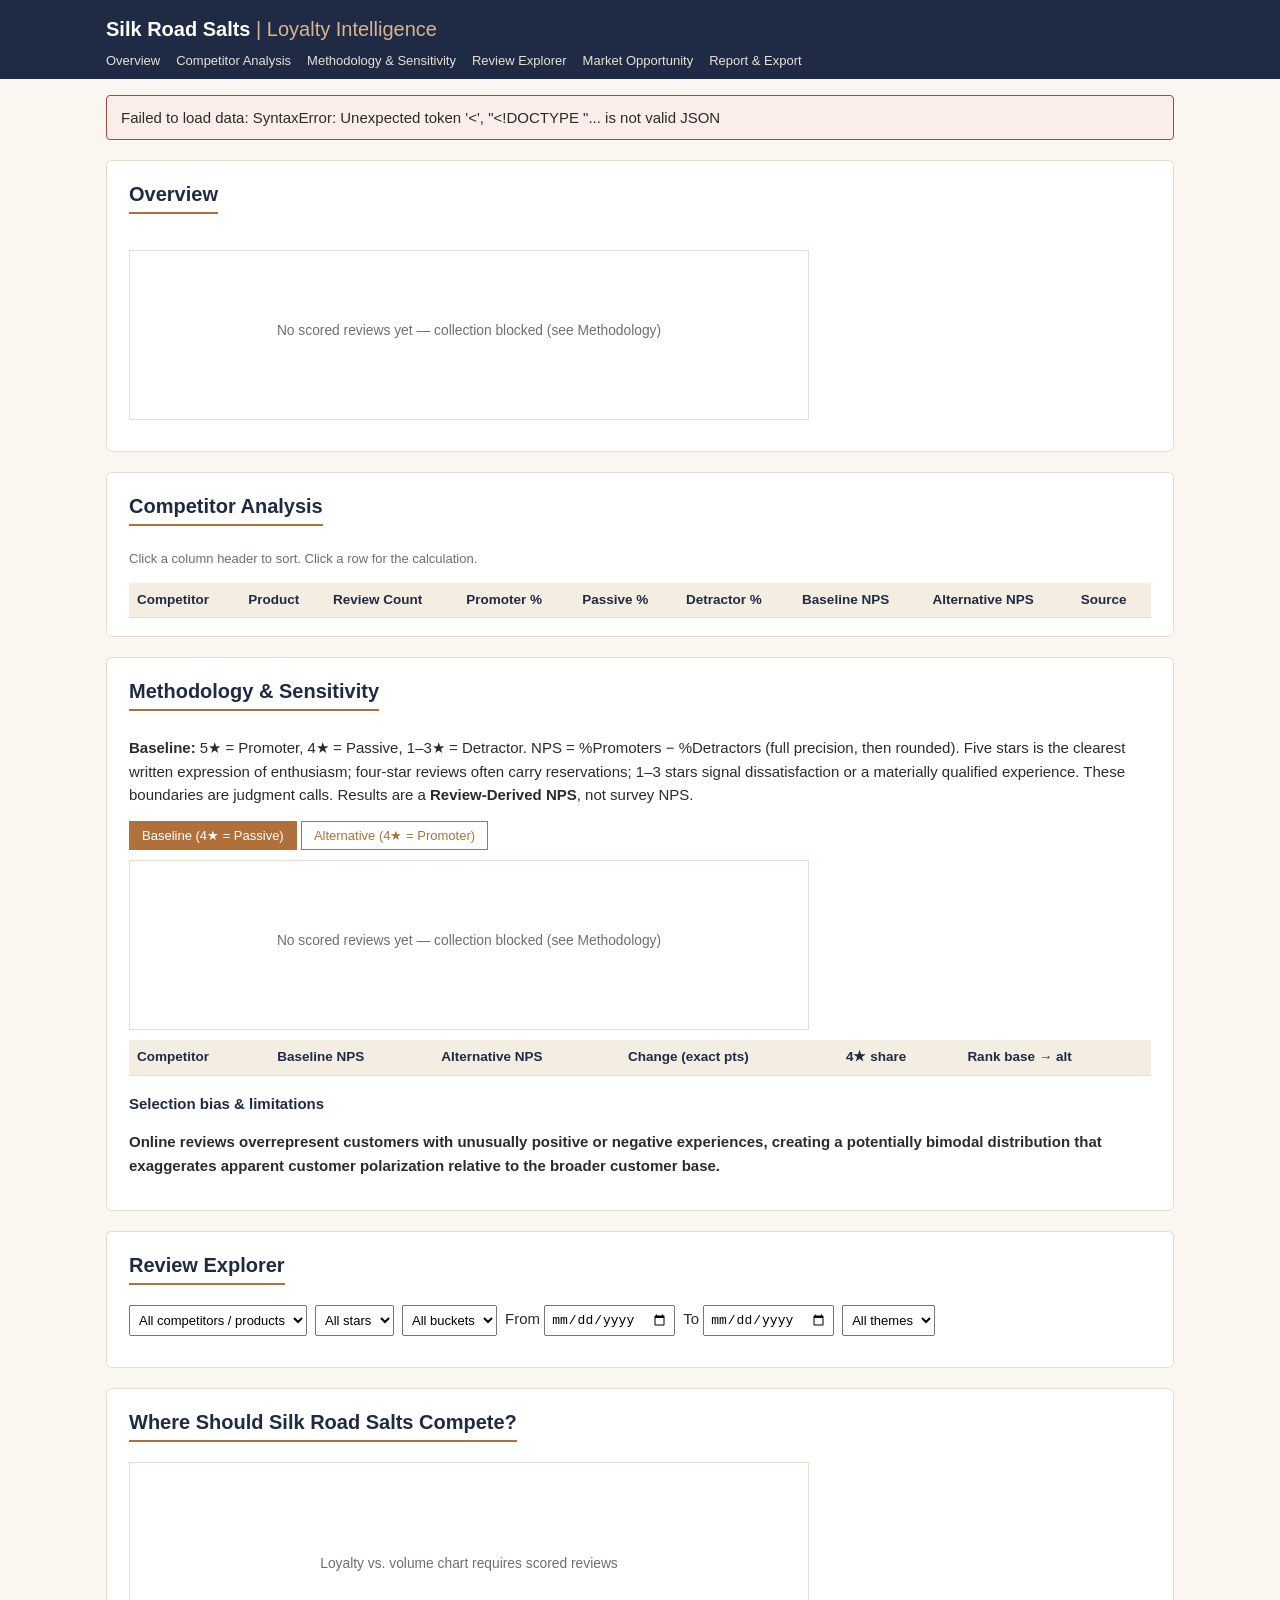
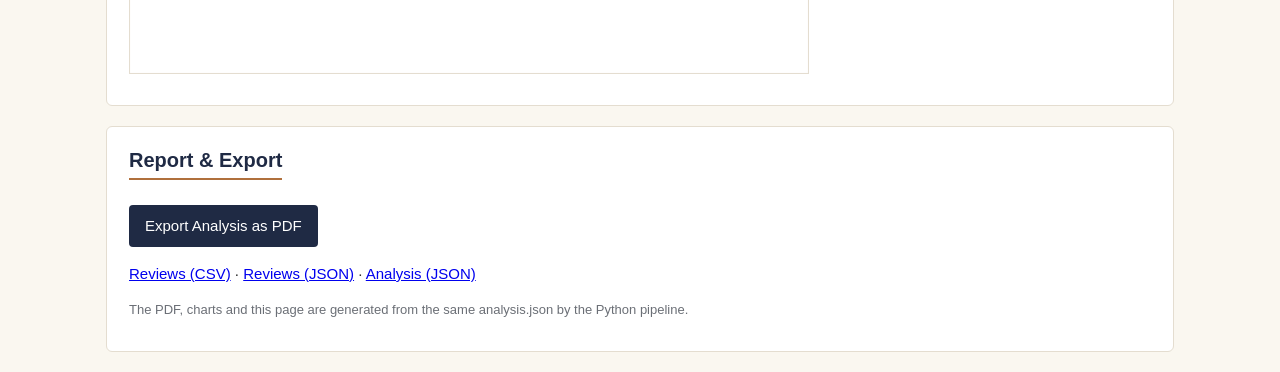
==== site/index.html @ 218eeab3 "Silk Road Salts loyalty intelligence: pipeline, NPS engine, tests, static site, PDF Amazon review co" ====
<!doctype html>
<html lang="en">
<head>
<meta charset="utf-8">
<meta name="viewport" content="width=device-width, initial-scale=1">
<title>Silk Road Salts | Loyalty Intelligence</title>
<link rel="icon" href="data:,">
<link rel="stylesheet" href="style.css">
</head>
<body>
<header>
  <div class="wrap">
    <h1>Silk Road Salts <span>| Loyalty Intelligence</span></h1>
    <nav>
      <a href="#overview">Overview</a><a href="#competitors">Competitor Analysis</a><a href="#method">Methodology &amp; Sensitivity</a>
      <a href="#explorer">Review Explorer</a><a href="#opportunity">Market Opportunity</a><a href="#export">Report &amp; Export</a>
    </nav>
  </div>
</header>
<main class="wrap">
  <div id="status"></div>

  <section id="overview">
    <h2>Overview</h2>
    <div class="cards" id="kpis"></div>
    <img id="chart-main" class="chart" src="charts/nps_baseline.svg" alt="Ranked review-derived NPS bar chart">
    <p class="muted" id="source-line"></p>
  </section>

  <section id="competitors">
    <h2>Competitor Analysis</h2>
    <p class="muted">Click a column header to sort. Click a row for the calculation.</p>
    <table id="comp-table"><thead><tr>
      <th data-k="competitor">Competitor</th><th data-k="product_name">Product</th><th data-k="n">Review Count</th>
      <th data-k="promoter_pct">Promoter %</th><th data-k="passive_pct">Passive %</th><th data-k="detractor_pct">Detractor %</th>
      <th data-k="nps">Baseline NPS</th><th data-k="alt_nps">Alternative NPS</th><th>Source</th></tr></thead><tbody></tbody></table>
    <pre id="calc" class="calc"></pre>
  </section>

  <section id="method">
    <h2>Methodology &amp; Sensitivity</h2>
    <p><b>Baseline:</b> 5&#9733; = Promoter, 4&#9733; = Passive, 1&ndash;3&#9733; = Detractor. NPS = %Promoters &minus; %Detractors (full precision, then rounded).
      Five stars is the clearest written expression of enthusiasm; four-star reviews often carry reservations; 1&ndash;3 stars signal dissatisfaction or a materially qualified experience.
      These boundaries are judgment calls. Results are a <b>Review-Derived NPS</b>, not survey NPS.</p>
    <div class="toggle" role="group" aria-label="Scoring method">
      <button id="m-base" class="on" data-m="baseline">Baseline (4&#9733; = Passive)</button>
      <button id="m-alt" data-m="alternative">Alternative (4&#9733; = Promoter)</button>
    </div>
    <img id="chart-sens" class="chart" src="charts/nps_baseline.svg" alt="NPS under selected method">
    <table id="sens-table"><thead><tr><th>Competitor</th><th>Baseline NPS</th><th>Alternative NPS</th><th>Change (exact pts)</th><th>4&#9733; share</th><th>Rank base &rarr; alt</th></tr></thead><tbody></tbody></table>
    <h3>Selection bias &amp; limitations</h3>
    <p><b>Online reviews overrepresent customers with unusually positive or negative experiences, creating a potentially bimodal distribution that exaggerates apparent customer polarization relative to the broader customer base.</b></p>
    <ul id="limits"></ul>
  </section>

  <section id="explorer">
    <h2>Review Explorer</h2>
    <div id="excerpts"></div>
    <div class="filters">
      <select id="f-comp"><option value="">All competitors / products</option></select>
      <select id="f-star"><option value="">All stars</option><option>5</option><option>4</option><option>3</option><option>2</option><option>1</option></select>
      <select id="f-bucket"><option value="">All buckets</option><option value="promoter">Promoter</option><option value="passive">Passive</option><option value="detractor">Detractor</option></select>
      <label>From <input type="date" id="f-from"></label><label>To <input type="date" id="f-to"></label>
      <select id="f-theme"><option value="">All themes</option></select>
    </div>
    <p class="muted" id="r-count"></p>
    <div id="reviews"></div>
  </section>

  <section id="opportunity">
    <h2>Where Should Silk Road Salts Compete?</h2>
    <img class="chart" src="charts/scatter.svg" alt="Loyalty versus review volume scatterplot">
    <p class="muted" id="vol-note"></p>
    <div id="startup"></div>
  </section>

  <section id="export">
    <h2>Report &amp; Export</h2>
    <p><a class="btn" id="pdf-link" href="report.pdf" download="SilkRoadSalts_Loyalty_Analysis.pdf">Export Analysis as PDF</a></p>
    <p><a href="reviews.csv" download>Reviews (CSV)</a> &middot; <a href="reviews.json" download>Reviews (JSON)</a> &middot; <a href="analysis.json" download>Analysis (JSON)</a></p>
    <p class="muted">The PDF, charts and this page are generated from the same analysis.json by the Python pipeline.</p>
  </section>
</main>
<script src="app.js"></script>
</body>
</html>
---- site/style.css ----
:root { --bg:#faf7f0; --ink:#1f2a44; --char:#2b2b2b; --muted:#6b6f76; --copper:#b0703c; --green:#3f7d58; --red:#a4483e; --line:#e4ddd0; --card:#fff; }
* { box-sizing: border-box; }
body { margin:0; background:var(--bg); color:var(--char); font:15px/1.55 -apple-system, "Segoe UI", Helvetica, Arial, sans-serif; }
.wrap { max-width:1100px; margin:0 auto; padding:0 16px; }
header { background:var(--ink); color:#fff; padding:14px 0 8px; position:sticky; top:0; z-index:5; }
header h1 { margin:0; font-size:20px; font-weight:600; } header h1 span { color:#d9b48f; font-weight:400; }
nav { display:flex; flex-wrap:wrap; gap:4px 16px; margin-top:6px; } nav a { color:#e8e2d6; text-decoration:none; font-size:13px; }
section { background:var(--card); border:1px solid var(--line); border-radius:6px; padding:18px 22px; margin:20px 0; scroll-margin-top:90px; }
h2 { color:var(--ink); margin:0 0 10px; font-size:20px; border-bottom:2px solid var(--copper); display:inline-block; padding-bottom:2px; }
h3 { color:var(--ink); font-size:15px; margin:16px 0 6px; }
.muted { color:var(--muted); font-size:13px; }
.cards { display:grid; grid-template-columns:repeat(auto-fit,minmax(150px,1fr)); gap:10px; margin:10px 0 16px; }
.card { border:1px solid var(--line); border-radius:6px; padding:10px 12px; } .card b { display:block; font-size:22px; color:var(--ink); } .card span { font-size:12px; color:var(--muted); }
.chart { width:100%; max-width:680px; display:block; margin:10px 0; }
table { width:100%; border-collapse:collapse; font-size:13.5px; } th, td { padding:7px 8px; border-bottom:1px solid var(--line); text-align:left; vertical-align:top; }
th { background:#f4eee2; color:var(--ink); cursor:pointer; white-space:nowrap; } td.n { text-align:right; white-space:nowrap; }
tbody tr:hover { background:#fbf8f2; cursor:pointer; }
.overflow { overflow-x:auto; }
.calc { background:#f6f1e7; padding:10px; border-radius:4px; white-space:pre-wrap; font-size:12.5px; display:none; } .calc.show { display:block; }
.toggle button { border:1px solid var(--copper); background:#fff; color:var(--copper); padding:6px 12px; cursor:pointer; font-size:13px; }
.toggle button.on { background:var(--copper); color:#fff; }
.hl { background:#f3e6d8; font-weight:600; }
.filters { display:flex; flex-wrap:wrap; gap:8px; margin:10px 0; } .filters select, .filters input { padding:5px; font-size:13px; }
.review { border-top:1px solid var(--line); padding:10px 0; } .review .meta { font-size:12px; color:var(--muted); }
.quote { border-left:3px solid var(--copper); padding:6px 12px; margin:8px 0; background:#fcfaf5; }
.alert { background:#fbeee9; border:1px solid var(--red); padding:10px 14px; border-radius:4px; margin-top:16px; }
.btn { display:inline-block; background:var(--ink); color:#fff; padding:9px 16px; border-radius:4px; text-decoration:none; }
.pos { color:var(--green); } .neg { color:var(--red); }
@media (max-width:700px){ table { display:block; overflow-x:auto; } section { padding:14px; } }
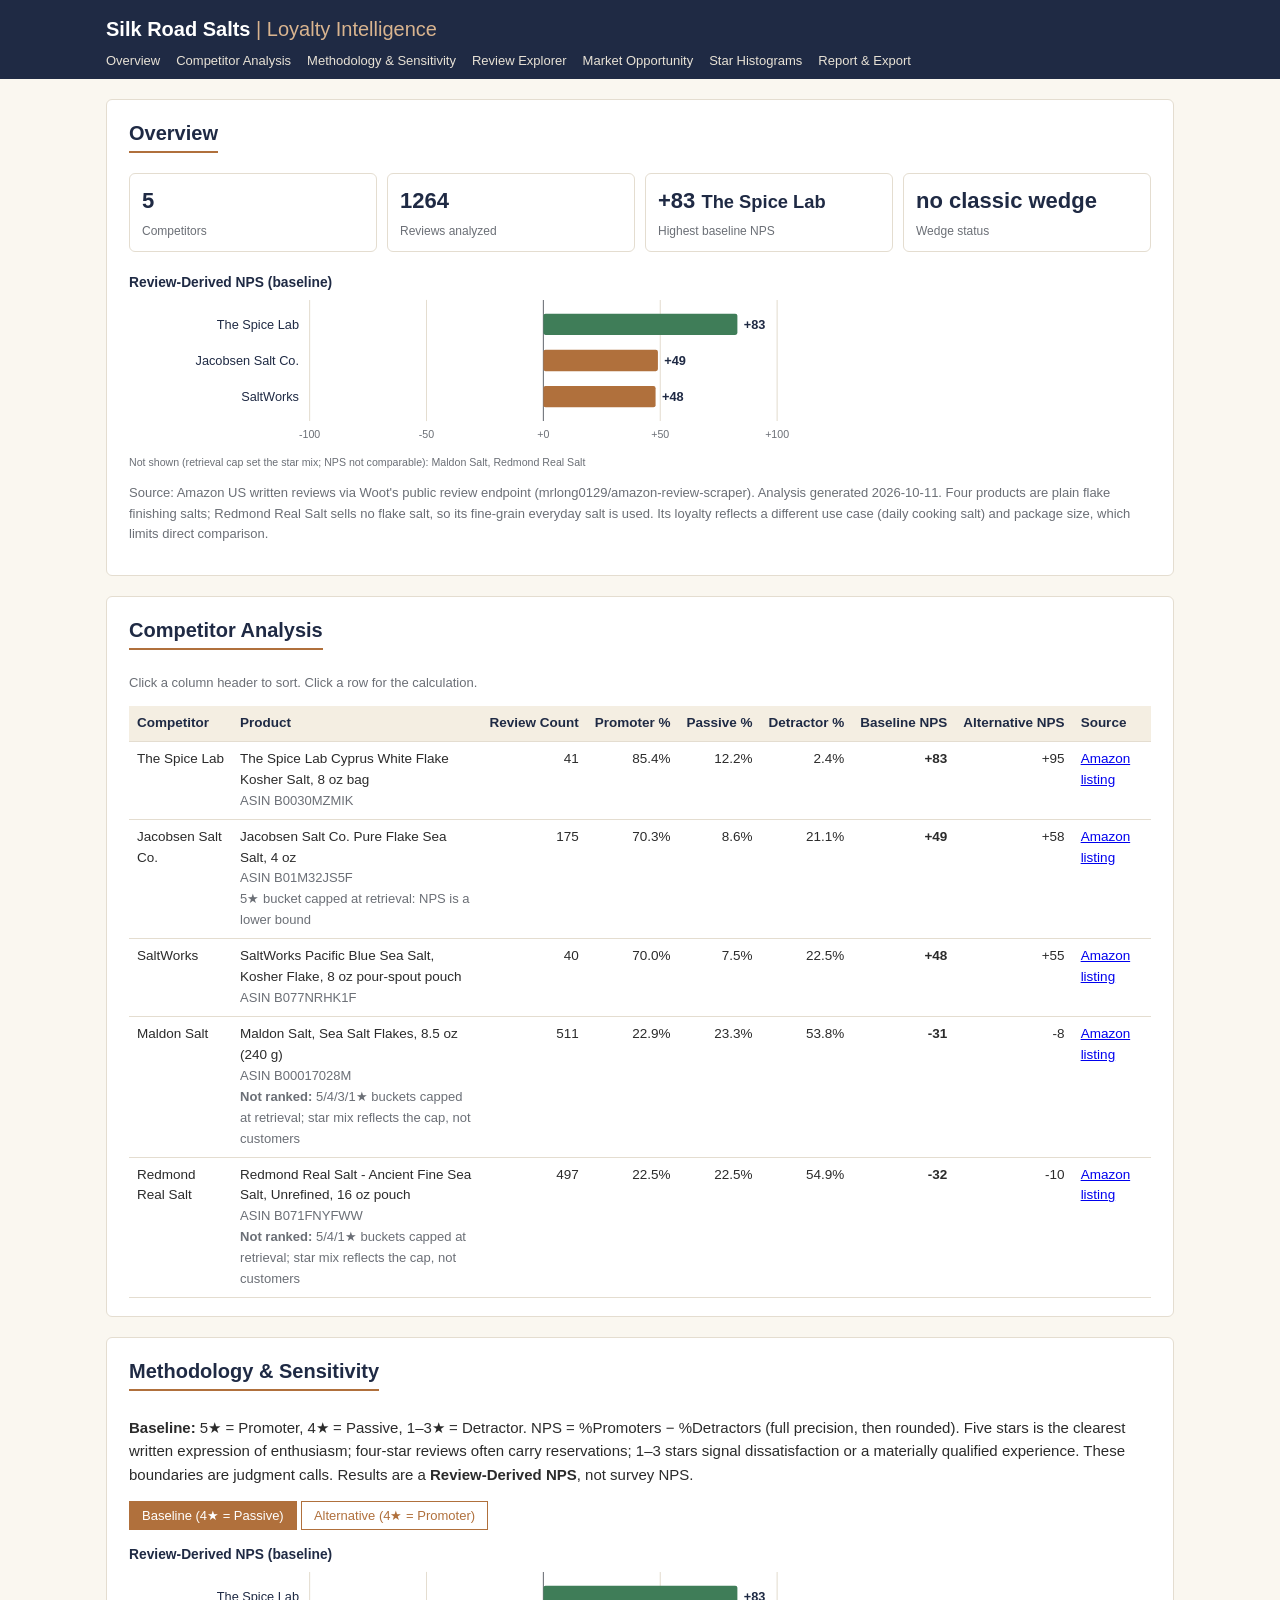
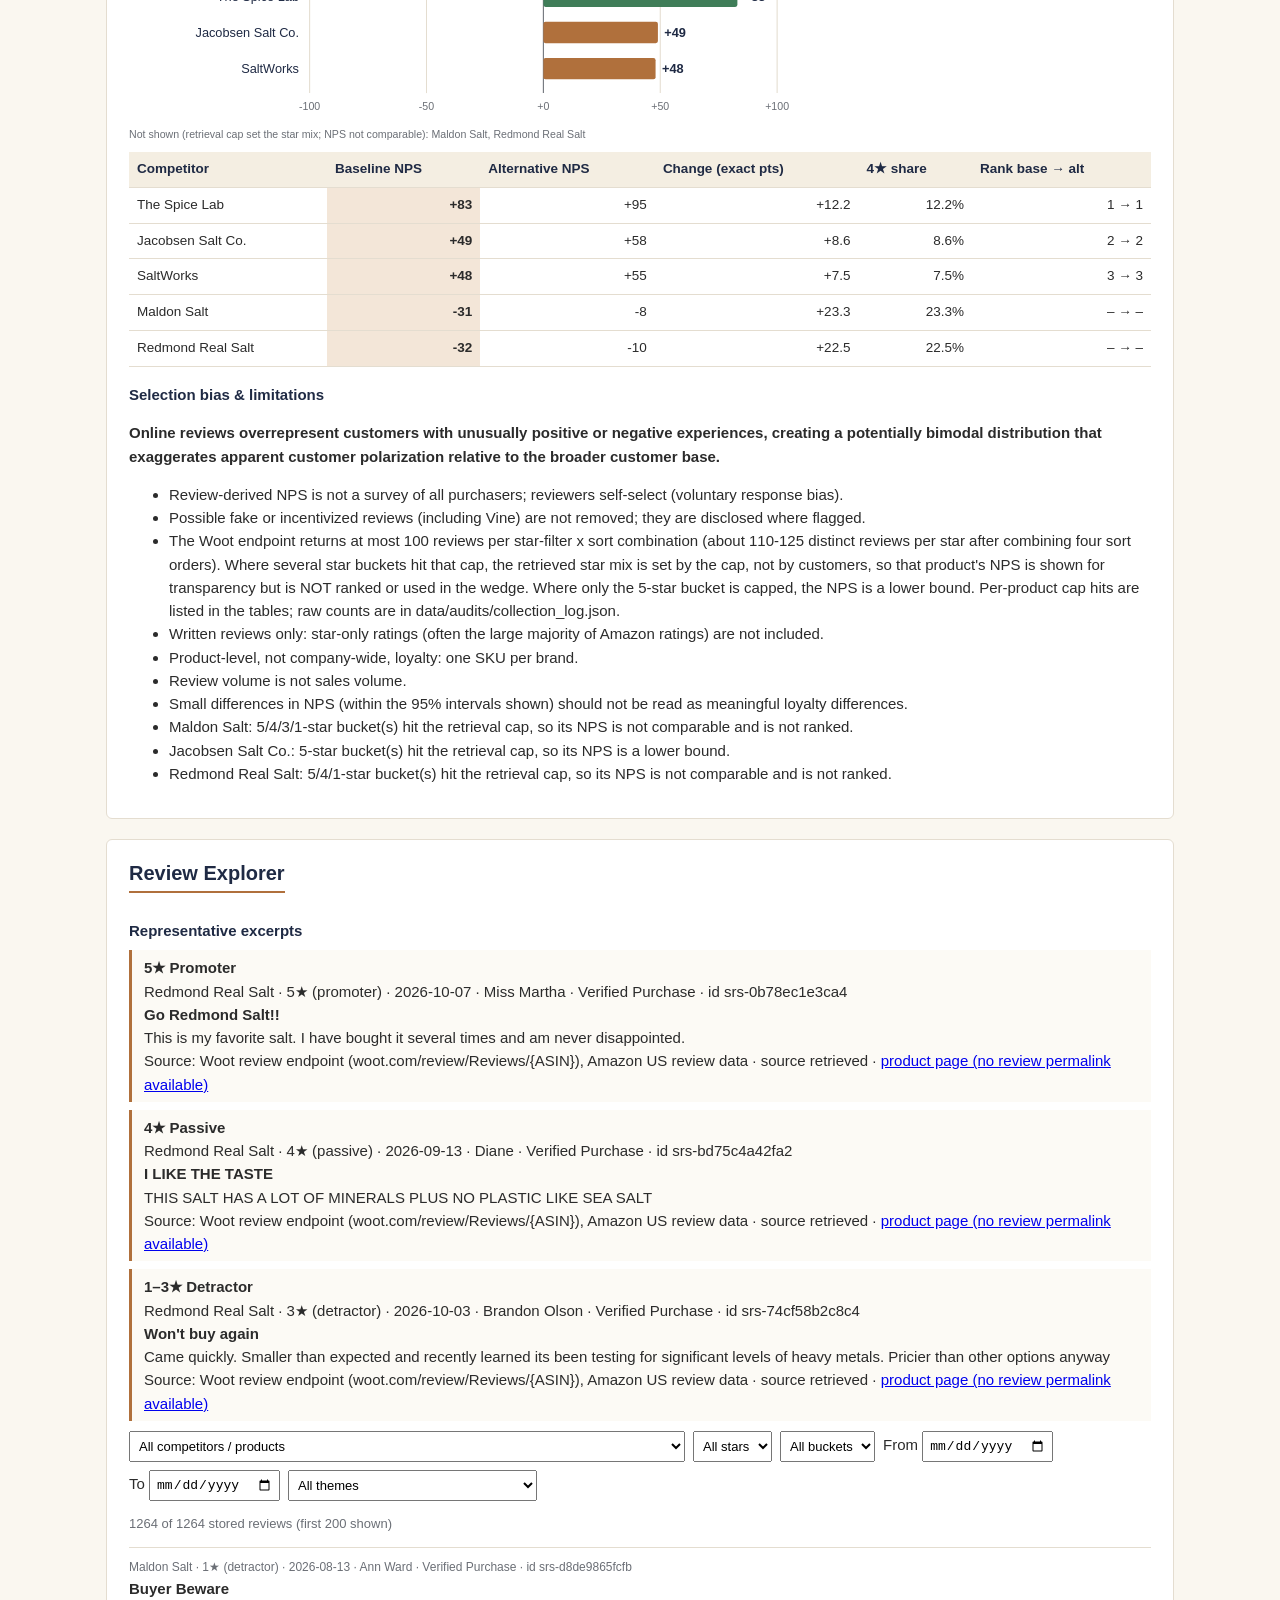
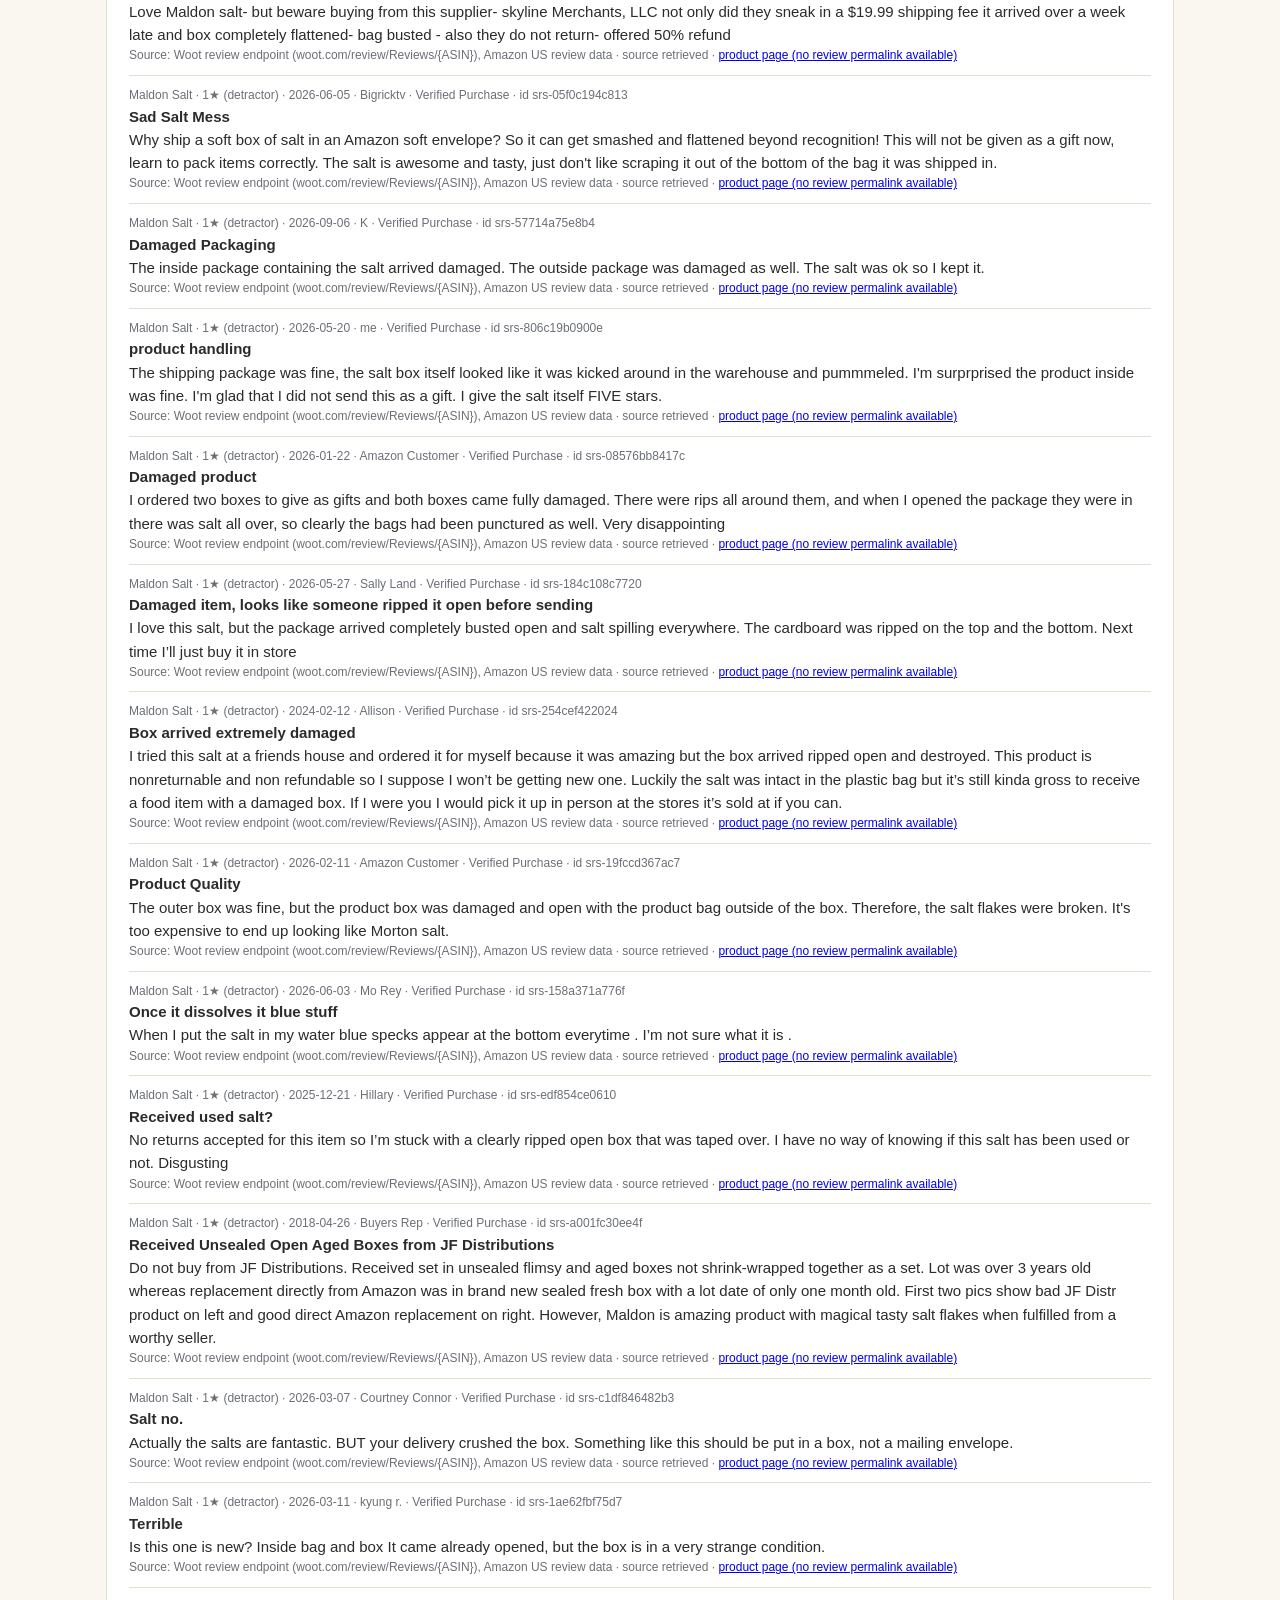
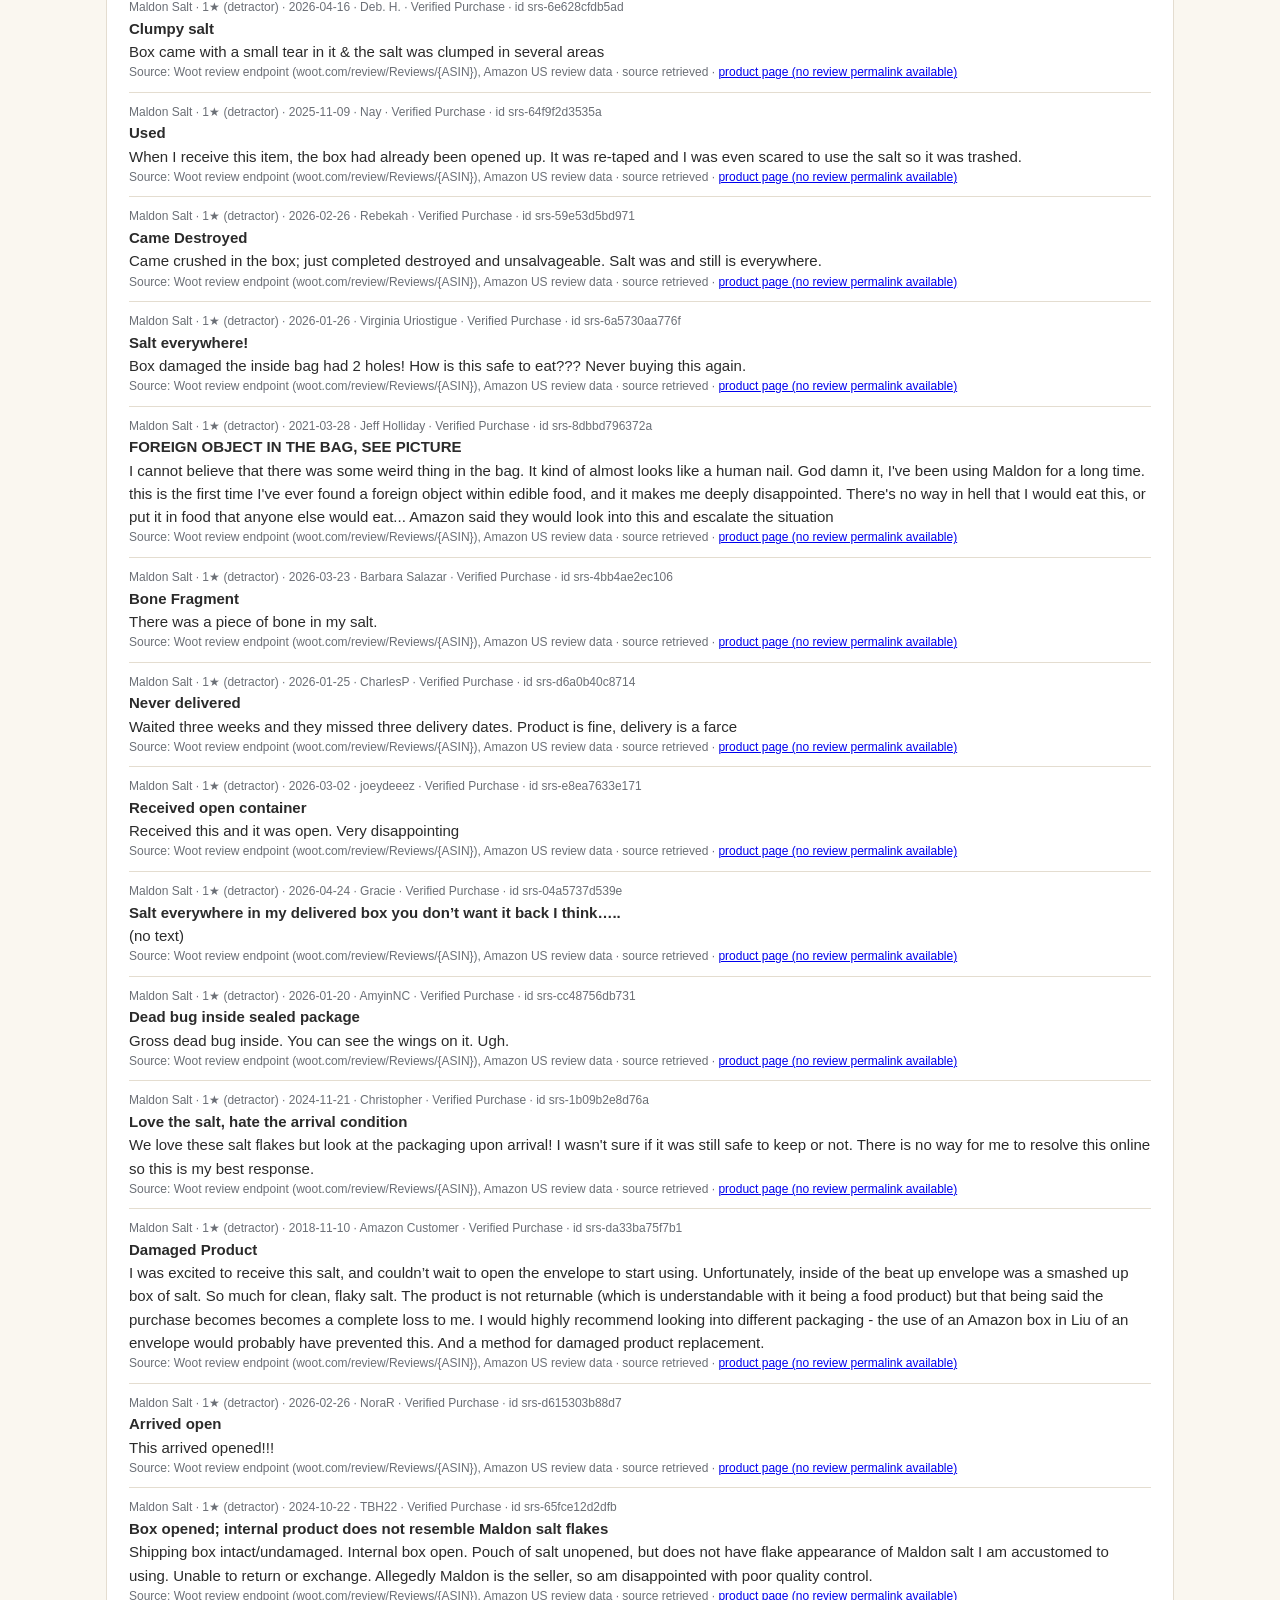
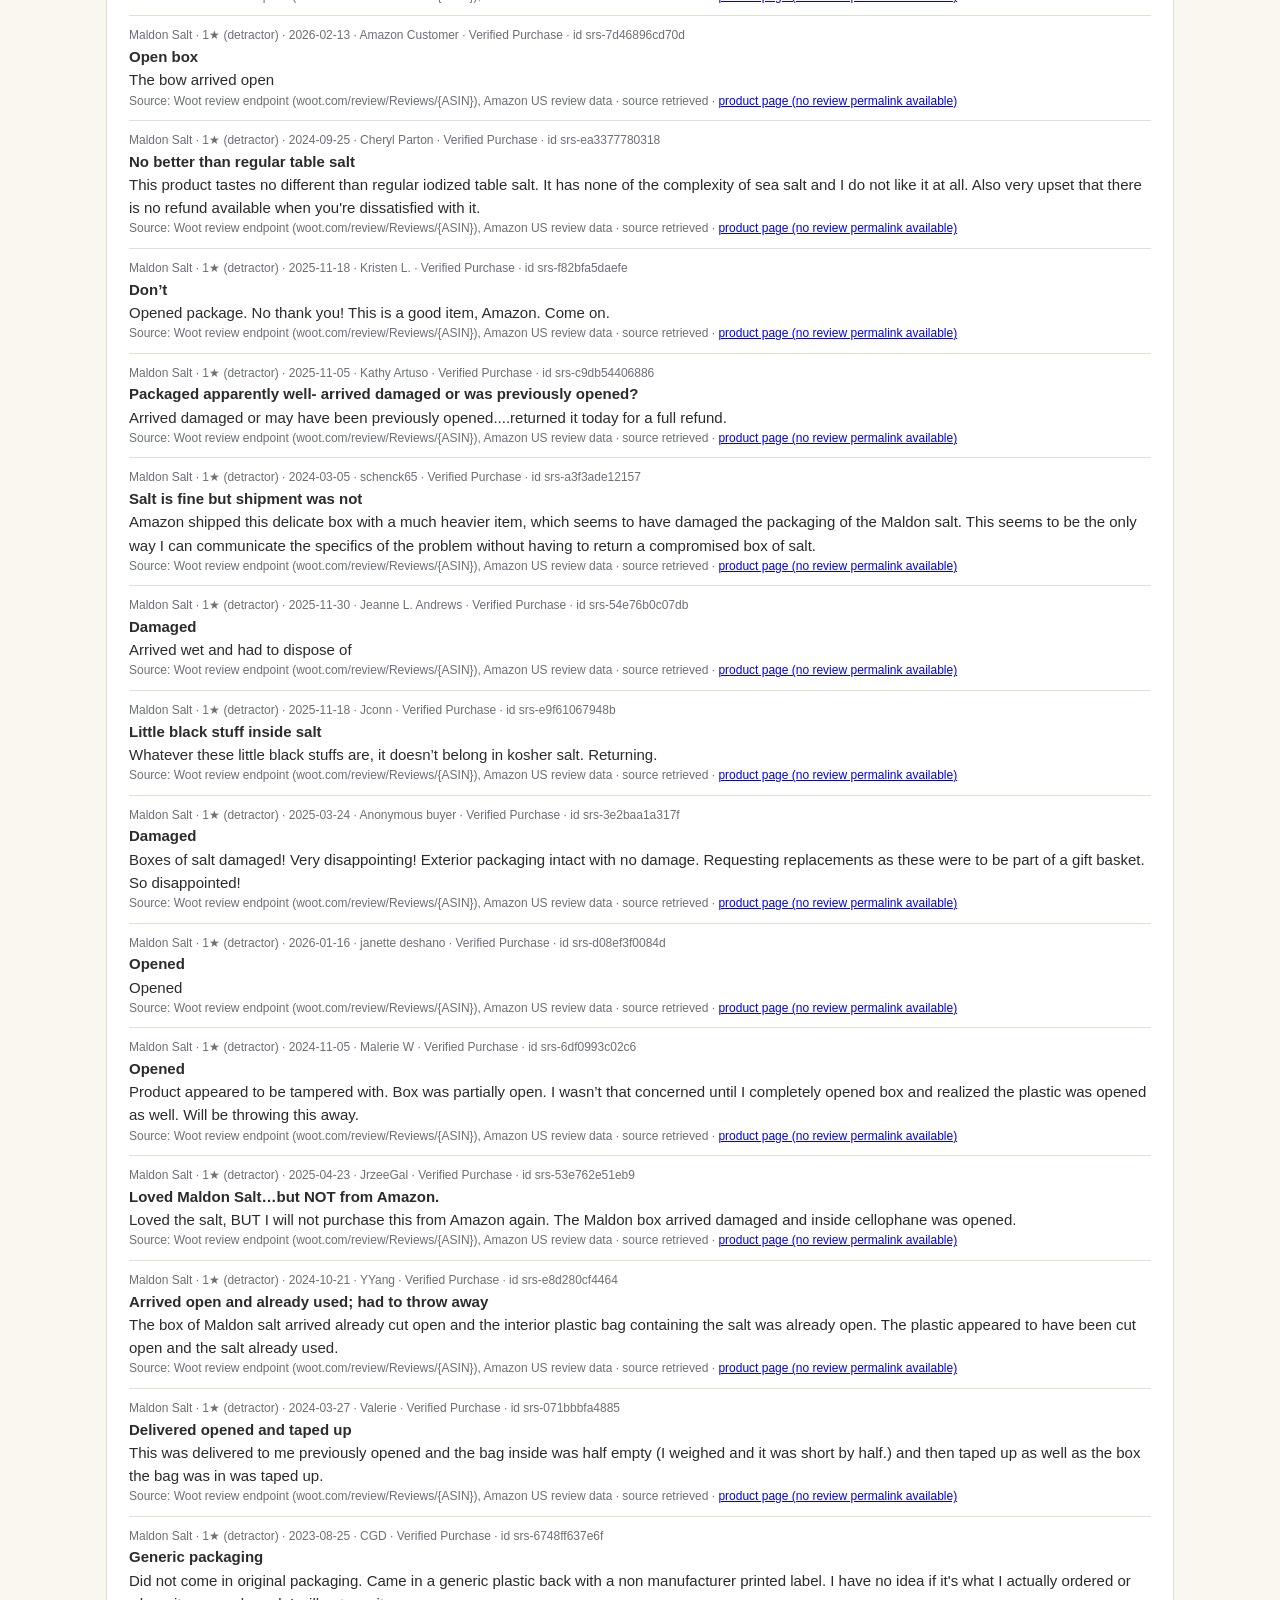
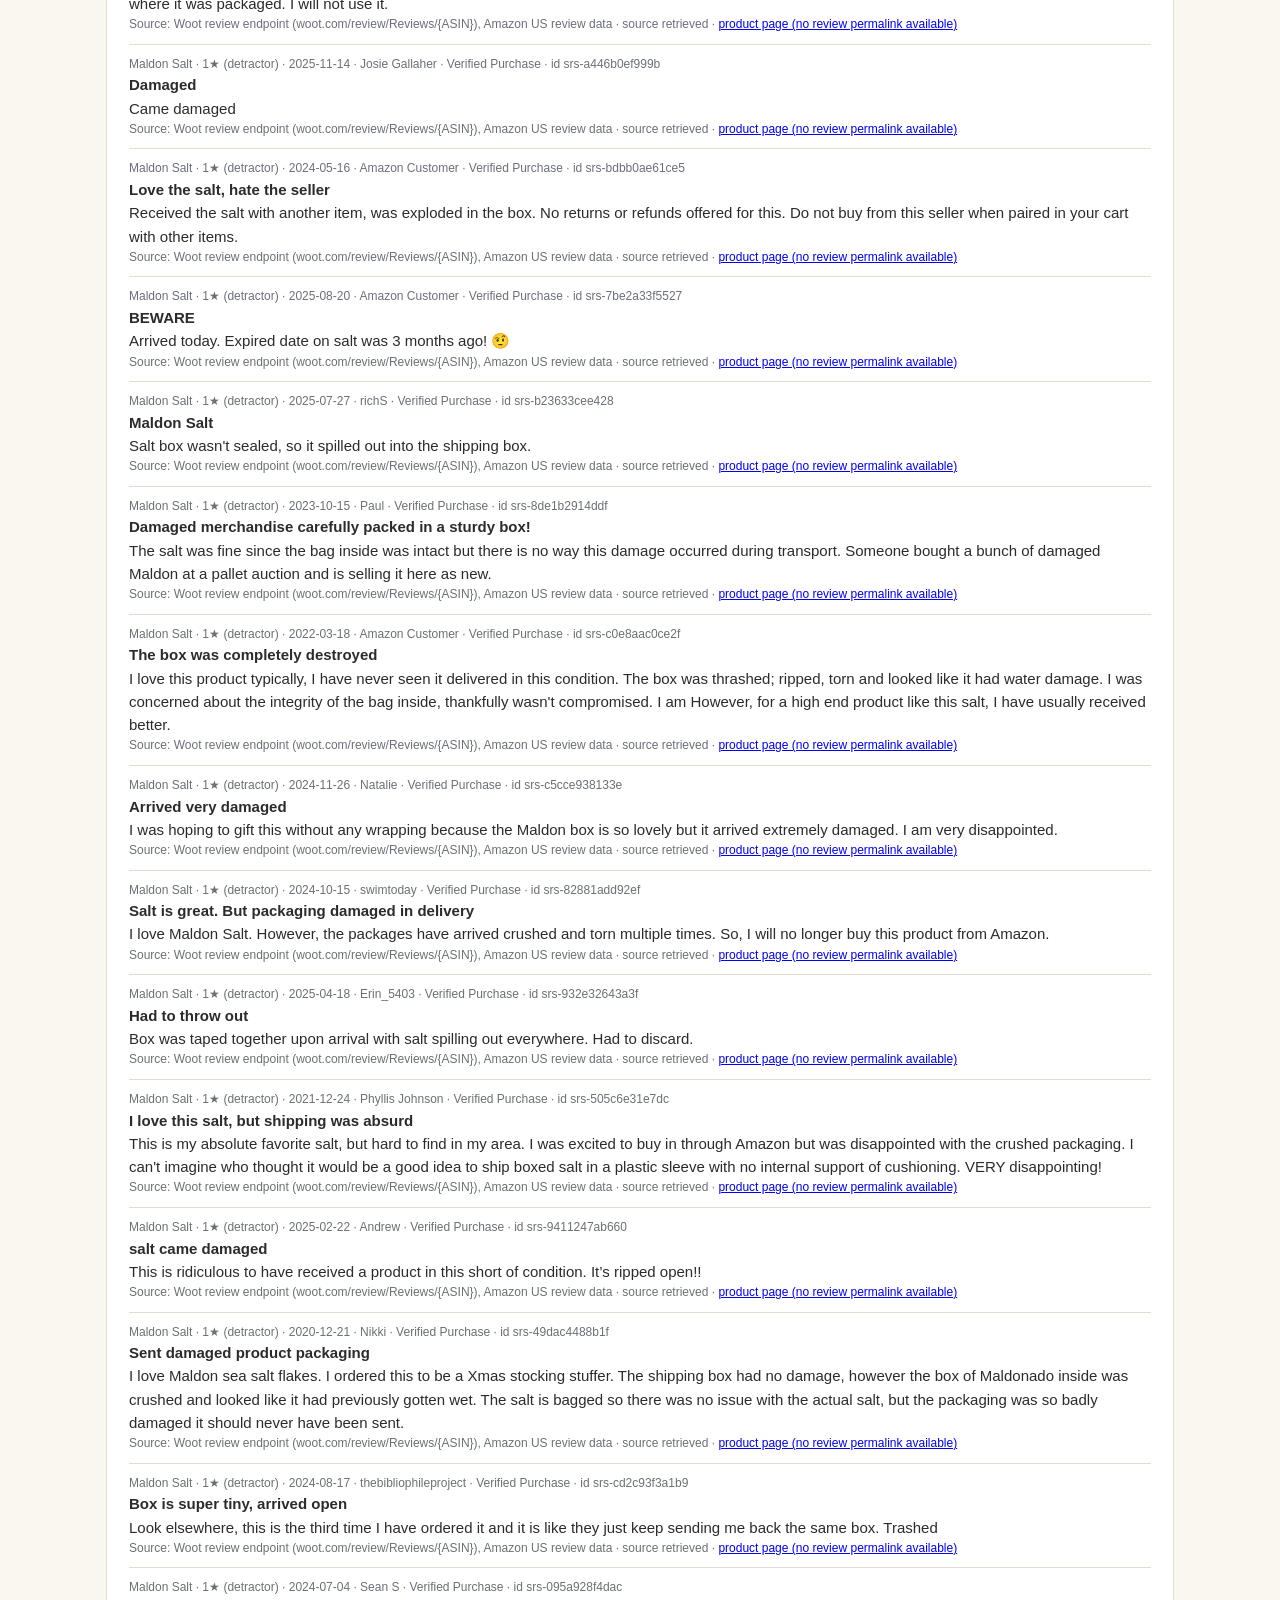
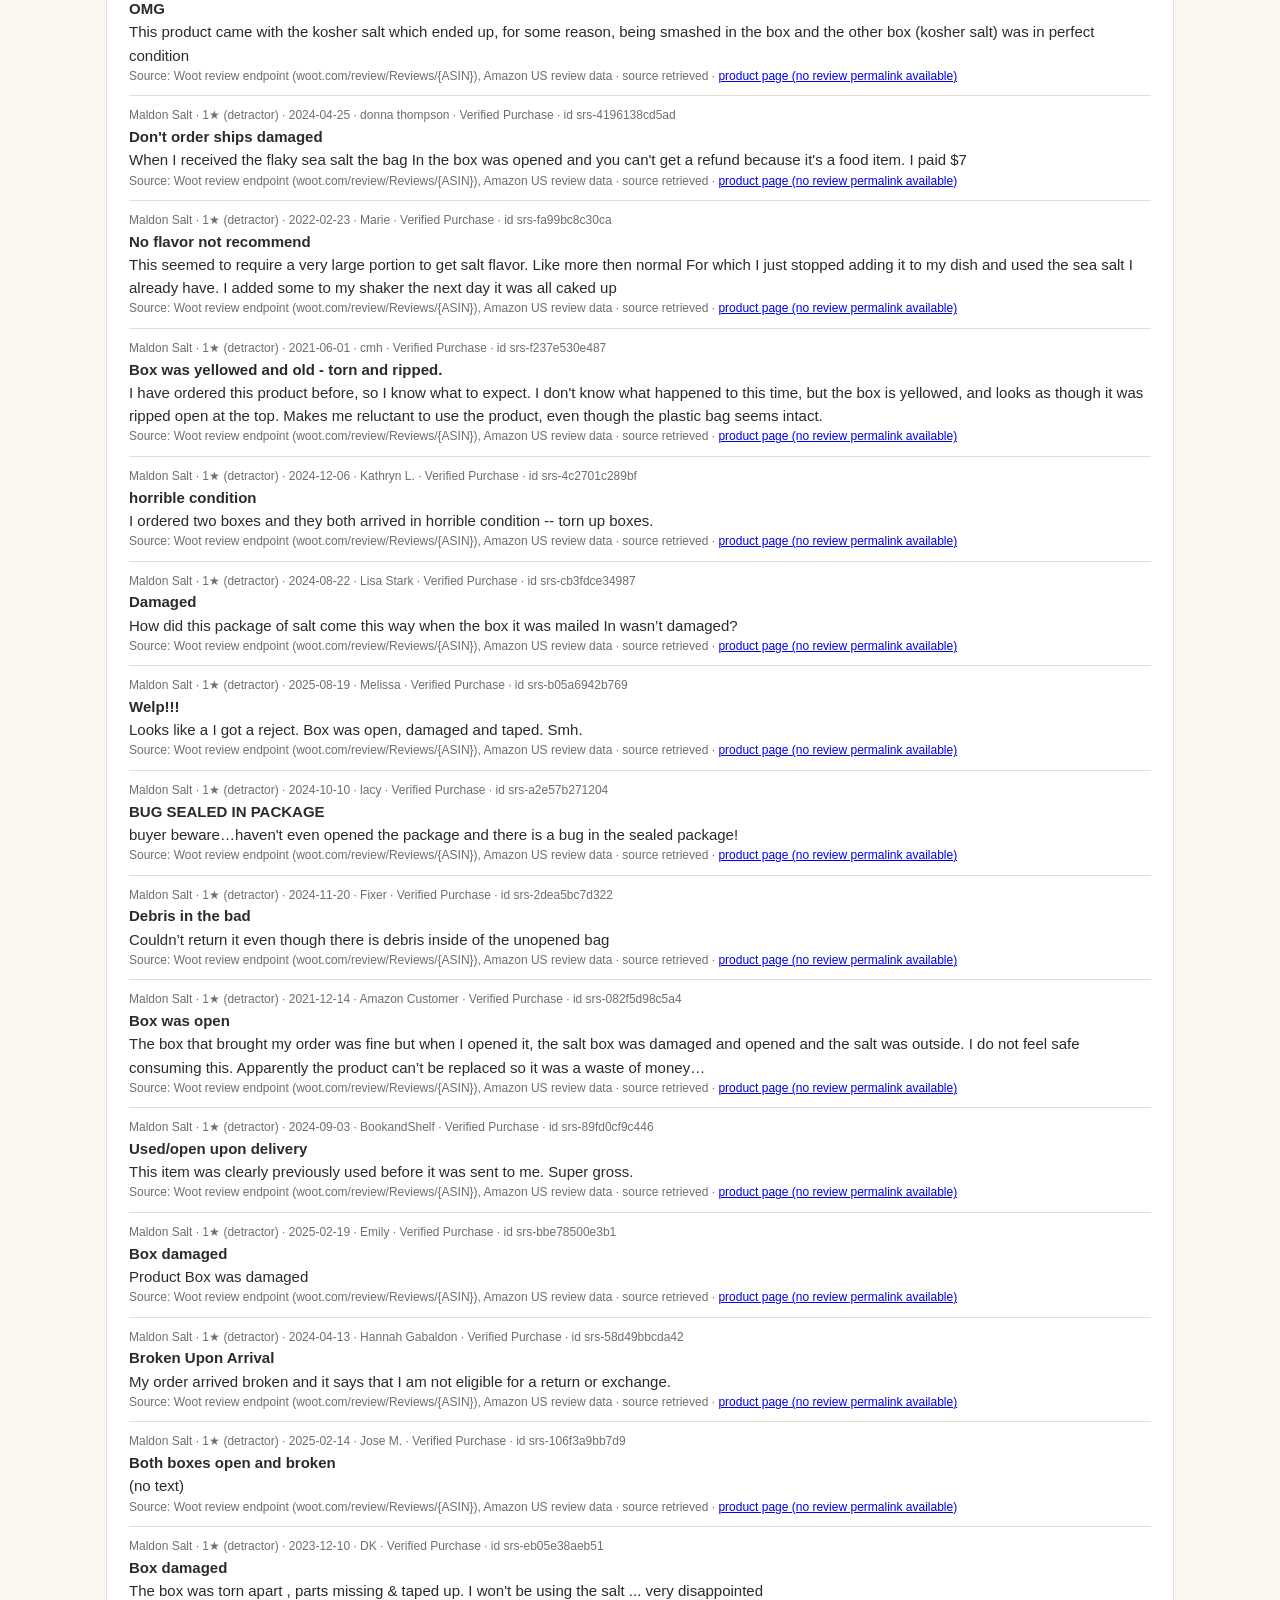
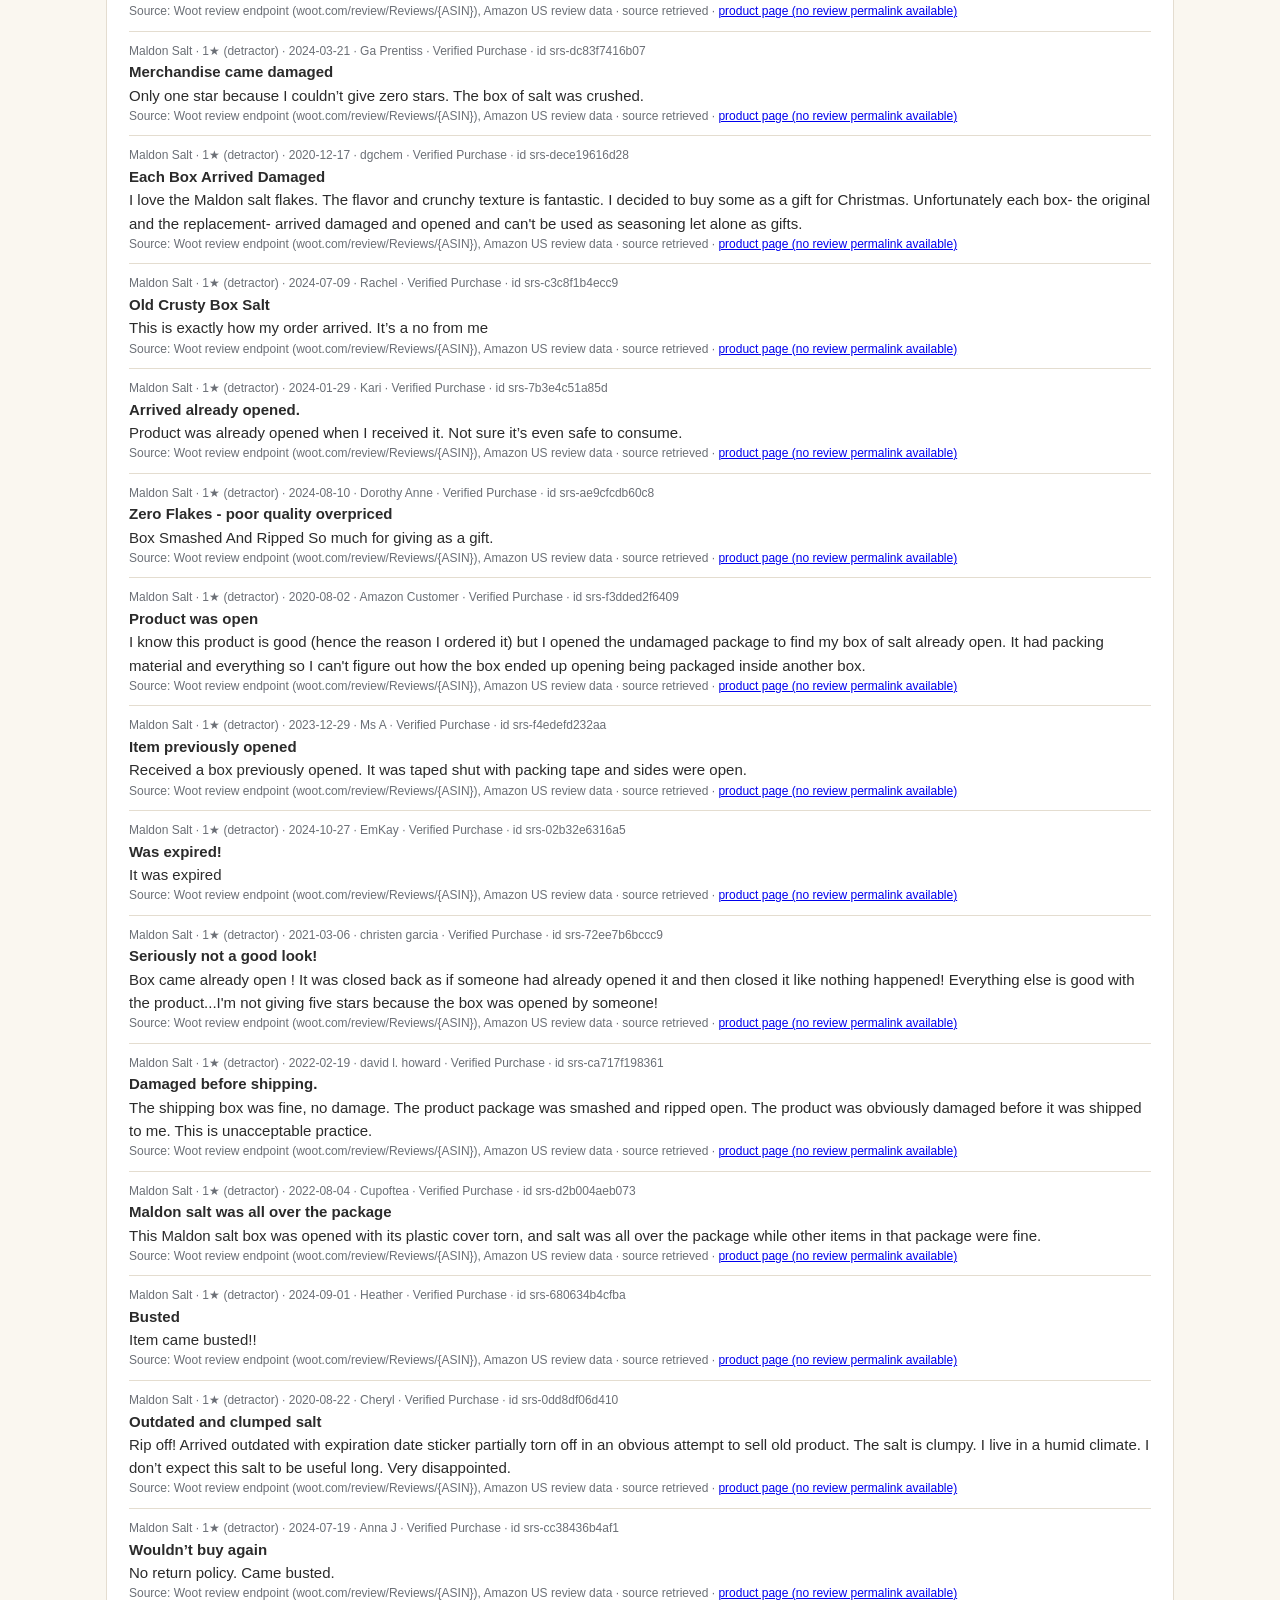
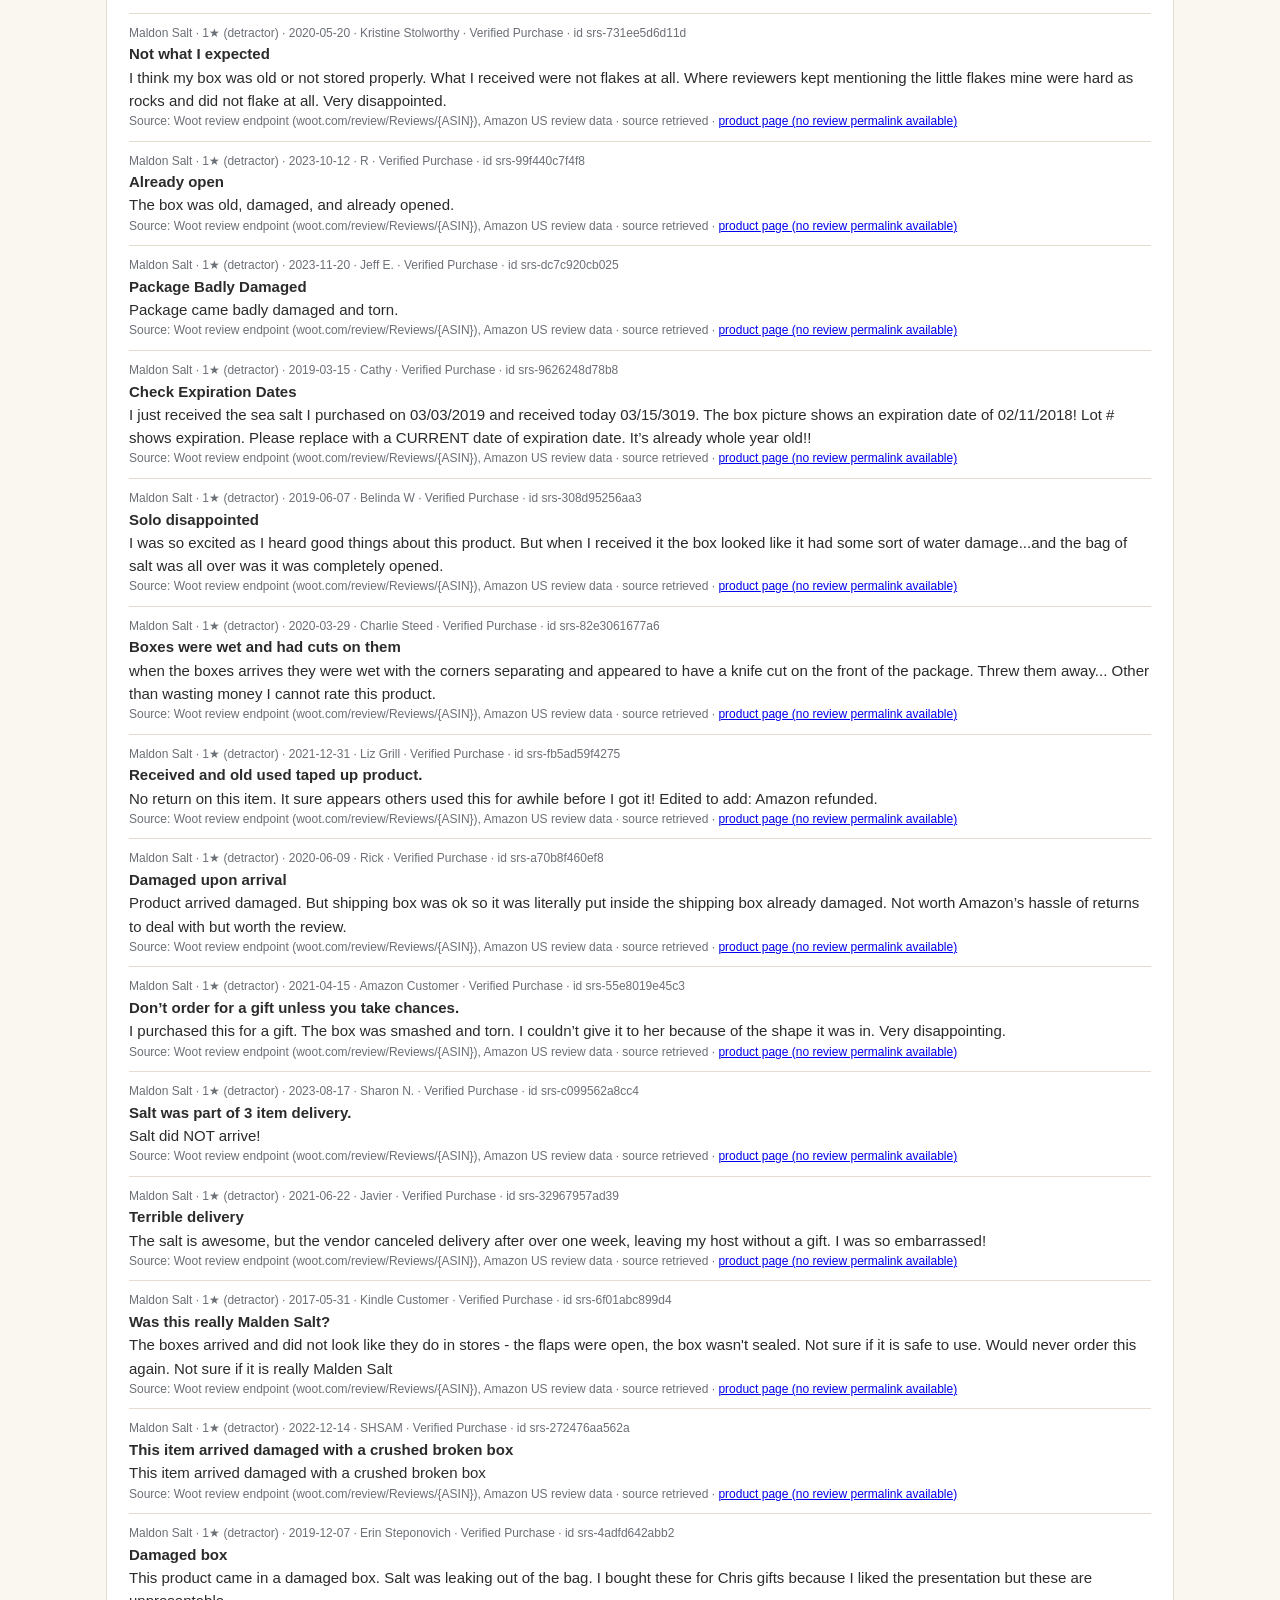
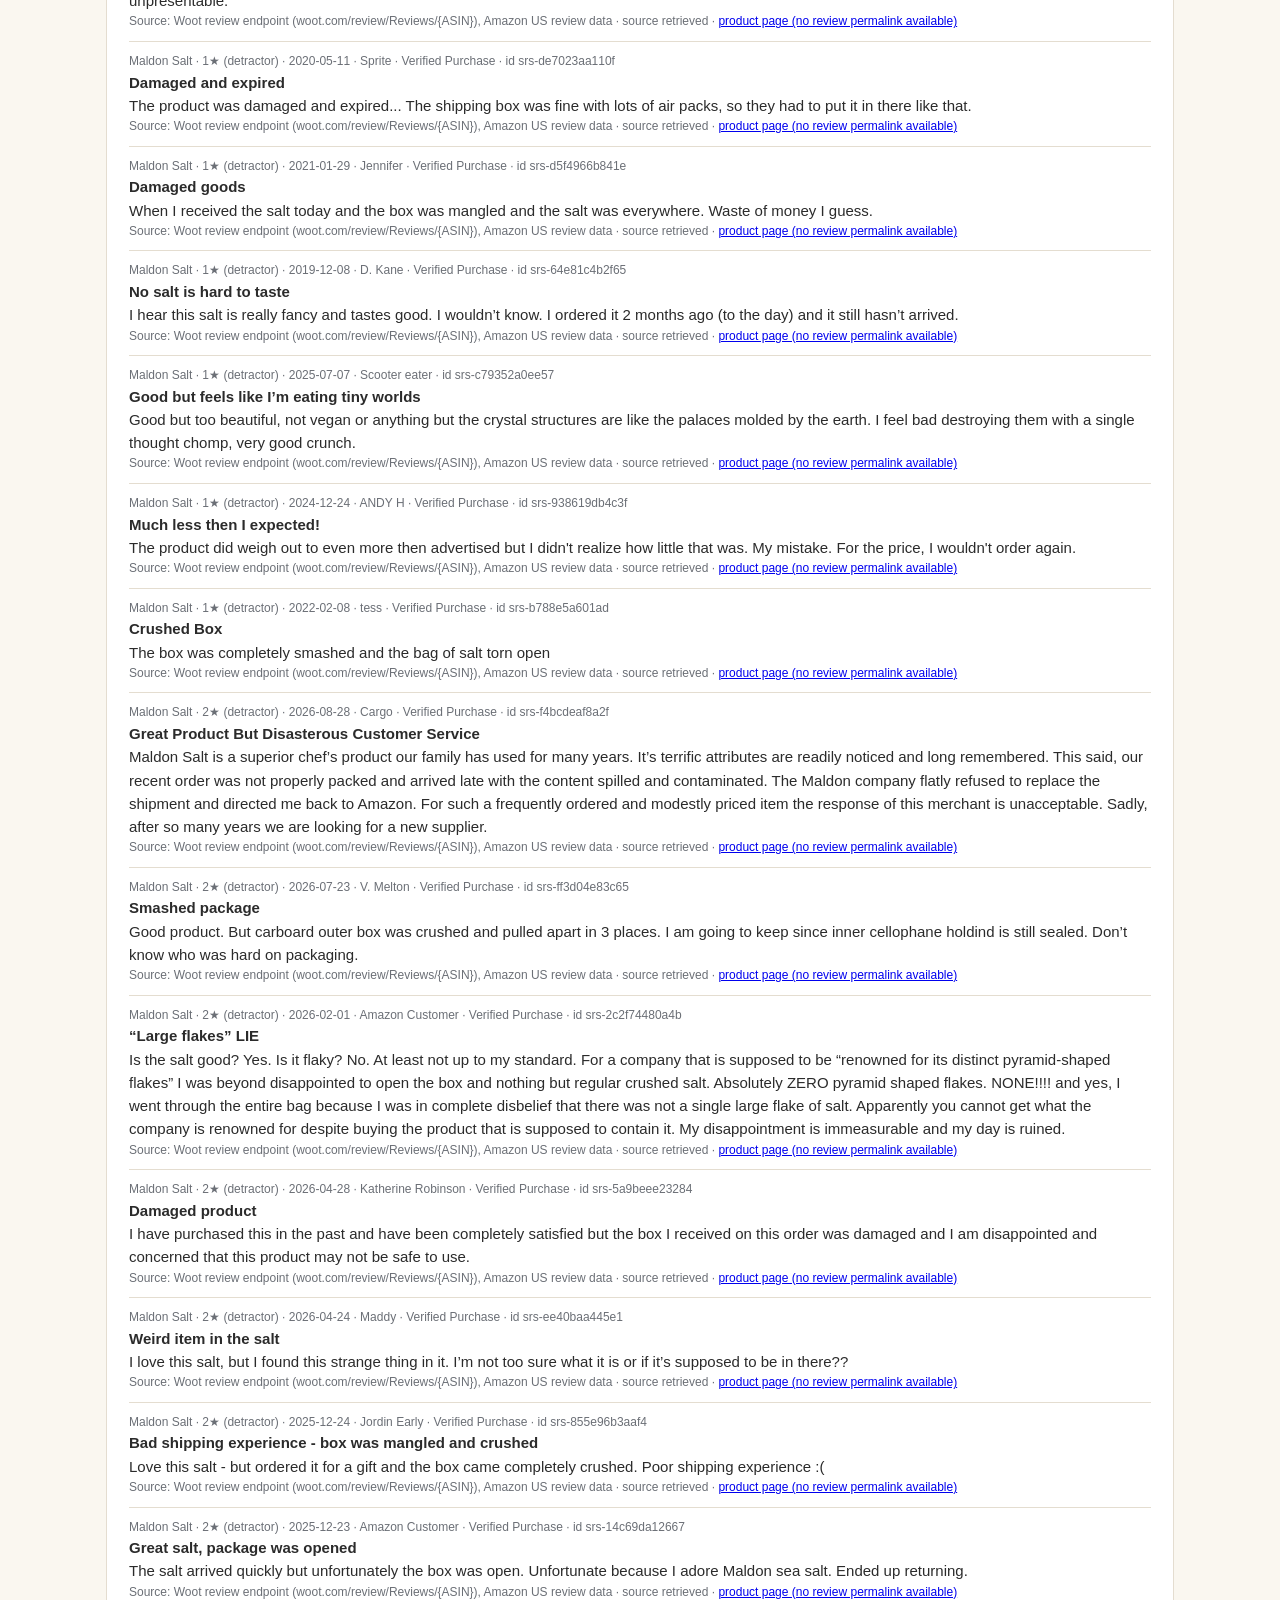
==== commit d3f82760: "Web app: Star Histograms entry section Per-product form that validates hand-typed Amazon star histog" ====
--- a/site/index.html
+++ b/site/index.html
@@ -13,7 +13,7 @@
     <h1>Silk Road Salts <span>| Loyalty Intelligence</span></h1>
     <nav>
       <a href="#overview">Overview</a><a href="#competitors">Competitor Analysis</a><a href="#method">Methodology &amp; Sensitivity</a>
-      <a href="#explorer">Review Explorer</a><a href="#opportunity">Market Opportunity</a><a href="#export">Report &amp; Export</a>
+      <a href="#explorer">Review Explorer</a><a href="#opportunity">Market Opportunity</a><a href="#histograms">Star Histograms</a><a href="#export">Report &amp; Export</a>
     </nav>
   </div>
 </header>
@@ -74,6 +74,28 @@
     <div id="startup"></div>
   </section>
 
+  <section id="histograms">
+    <h2>Amazon Star Histograms</h2>
+    <p>The written-review samples for heavily reviewed products are capped by the review endpoint, so their star mix is not reliable.
+      Each Amazon listing shows the true star breakdown. Open each listing, scroll to <b>Customer reviews</b>, and type the five
+      percentages exactly as shown (don't adjust them to total 100), the ratings count (&ldquo;12,345 global ratings&rdquo; &rarr; 12345),
+      the average, the date you read it and your initials.</p>
+    <p class="muted" id="hist-applied"></p>
+    <div class="overflow"><table id="hist-table"><thead><tr><th>Product</th><th>5&#9733; %</th><th>4&#9733; %</th><th>3&#9733; %</th><th>2&#9733; %</th><th>1&#9733; %</th>
+      <th>Total ratings</th><th>Avg</th><th>Recorded on</th><th>By</th><th>Notes</th><th>Check</th></tr></thead><tbody></tbody></table></div>
+    <p id="hist-summary"></p>
+    <div class="hist-actions">
+      <button type="button" class="btn" id="hist-save" hidden>Save for Claude</button>
+      <button type="button" class="btn" id="hist-download">Download CSV</button>
+      <button type="button" class="btn alt" id="hist-copy">Copy CSV</button>
+      <button type="button" class="btn alt" id="hist-clear">Clear</button>
+    </div>
+    <p id="hist-msg" role="status" class="muted"></p>
+    <details><summary>CSV for data/raw/histograms/star_histograms.csv</summary><textarea id="hist-csv" readonly rows="7" aria-label="CSV output"></textarea></details>
+    <p class="muted">Preview NPS uses the same rules as the pipeline but is <b>not</b> in the report yet. To apply: replace
+      <code>data/raw/histograms/star_histograms.csv</code> with the CSV and run <code>make all</code>, or send it to Claude.</p>
+  </section>
+
   <section id="export">
     <h2>Report &amp; Export</h2>
     <p><a class="btn" id="pdf-link" href="report.pdf" download="SilkRoadSalts_Loyalty_Analysis.pdf">Export Analysis as PDF</a></p>
@@ -82,5 +104,6 @@
   </section>
 </main>
 <script src="app.js"></script>
+<script src="histogram-entry.js"></script>
 </body>
 </html>
--- a/site/style.css
+++ b/site/style.css
@@ -27,3 +27,24 @@
 .btn { display:inline-block; background:var(--ink); color:#fff; padding:9px 16px; border-radius:4px; text-decoration:none; }
 .pos { color:var(--green); } .neg { color:var(--red); }
 @media (max-width:700px){ table { display:block; overflow-x:auto; } section { padding:14px; } }
+
+/* star-histogram entry */
+[hidden] { display:none !important; }
+#hist-table input { width:100%; min-width:3.2em; padding:4px 5px; font:inherit; font-size:13px; border:1px solid var(--line); border-radius:3px; background:var(--card); color:inherit; }
+#hist-table input.pct { width:3.6em; } #hist-table input.num { min-width:6.5em; } #hist-table input.avg { width:3.4em; }
+#hist-table input[type=date] { min-width:9.5em; } #hist-table input.who { min-width:4.5em; } #hist-table input.note { min-width:8em; }
+#hist-table td { padding:6px 4px; } #hist-table tbody tr:hover { background:none; cursor:default; }
+.hist-status { min-width:11em; font-size:13px; } .hist-status.ok b { color:var(--green); } .err { color:var(--red); }
+.hist-actions { display:flex; flex-wrap:wrap; gap:8px; margin:8px 0; }
+button.btn { border:0; font:inherit; font-size:14px; cursor:pointer; } .btn.alt { background:transparent; color:var(--ink); border:1px solid var(--ink); }
+#hist-csv { width:100%; font-family:ui-monospace, monospace; font-size:12px; margin-top:6px; background:var(--card); color:inherit; border:1px solid var(--line); }
+@media (max-width:700px){
+  .filters select { max-width:100%; }
+  #hist-table, #hist-table tbody { display:block; overflow:visible; } #hist-table thead { display:none; }
+  #hist-table tr { display:grid; grid-template-columns:repeat(5, 1fr); gap:6px 8px; padding:10px 0; border-bottom:1px solid var(--line); }
+  #hist-table td { display:block; border:0; padding:0; }
+  #hist-table td:first-child, #hist-table td.hist-status { grid-column:1 / -1; }
+  #hist-table td[data-l] { grid-column:span 5; } #hist-table td.star { grid-column:span 1; }
+  #hist-table td[data-l]::before { content:attr(data-l); display:block; font-size:12px; color:var(--muted); }
+  #hist-table input, #hist-table input.pct, #hist-table input.avg { width:100%; min-width:0; }
+}
